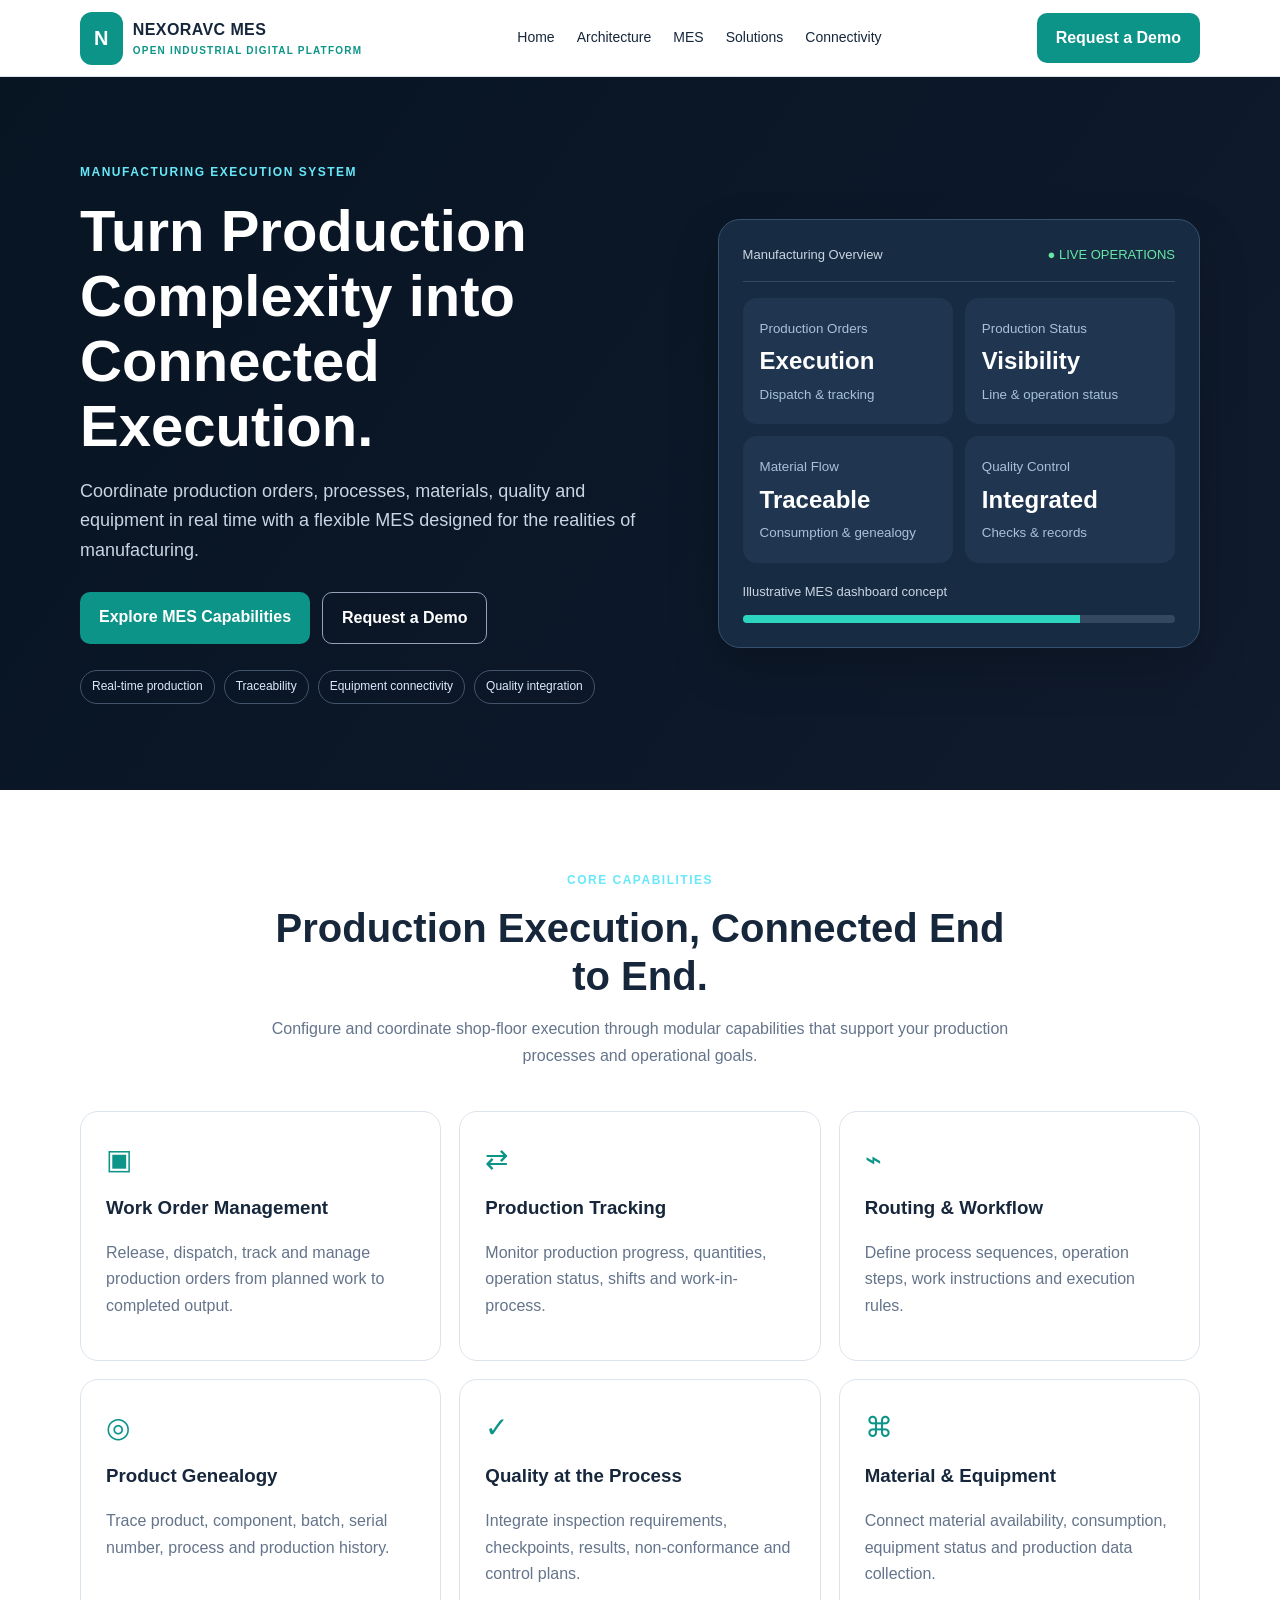
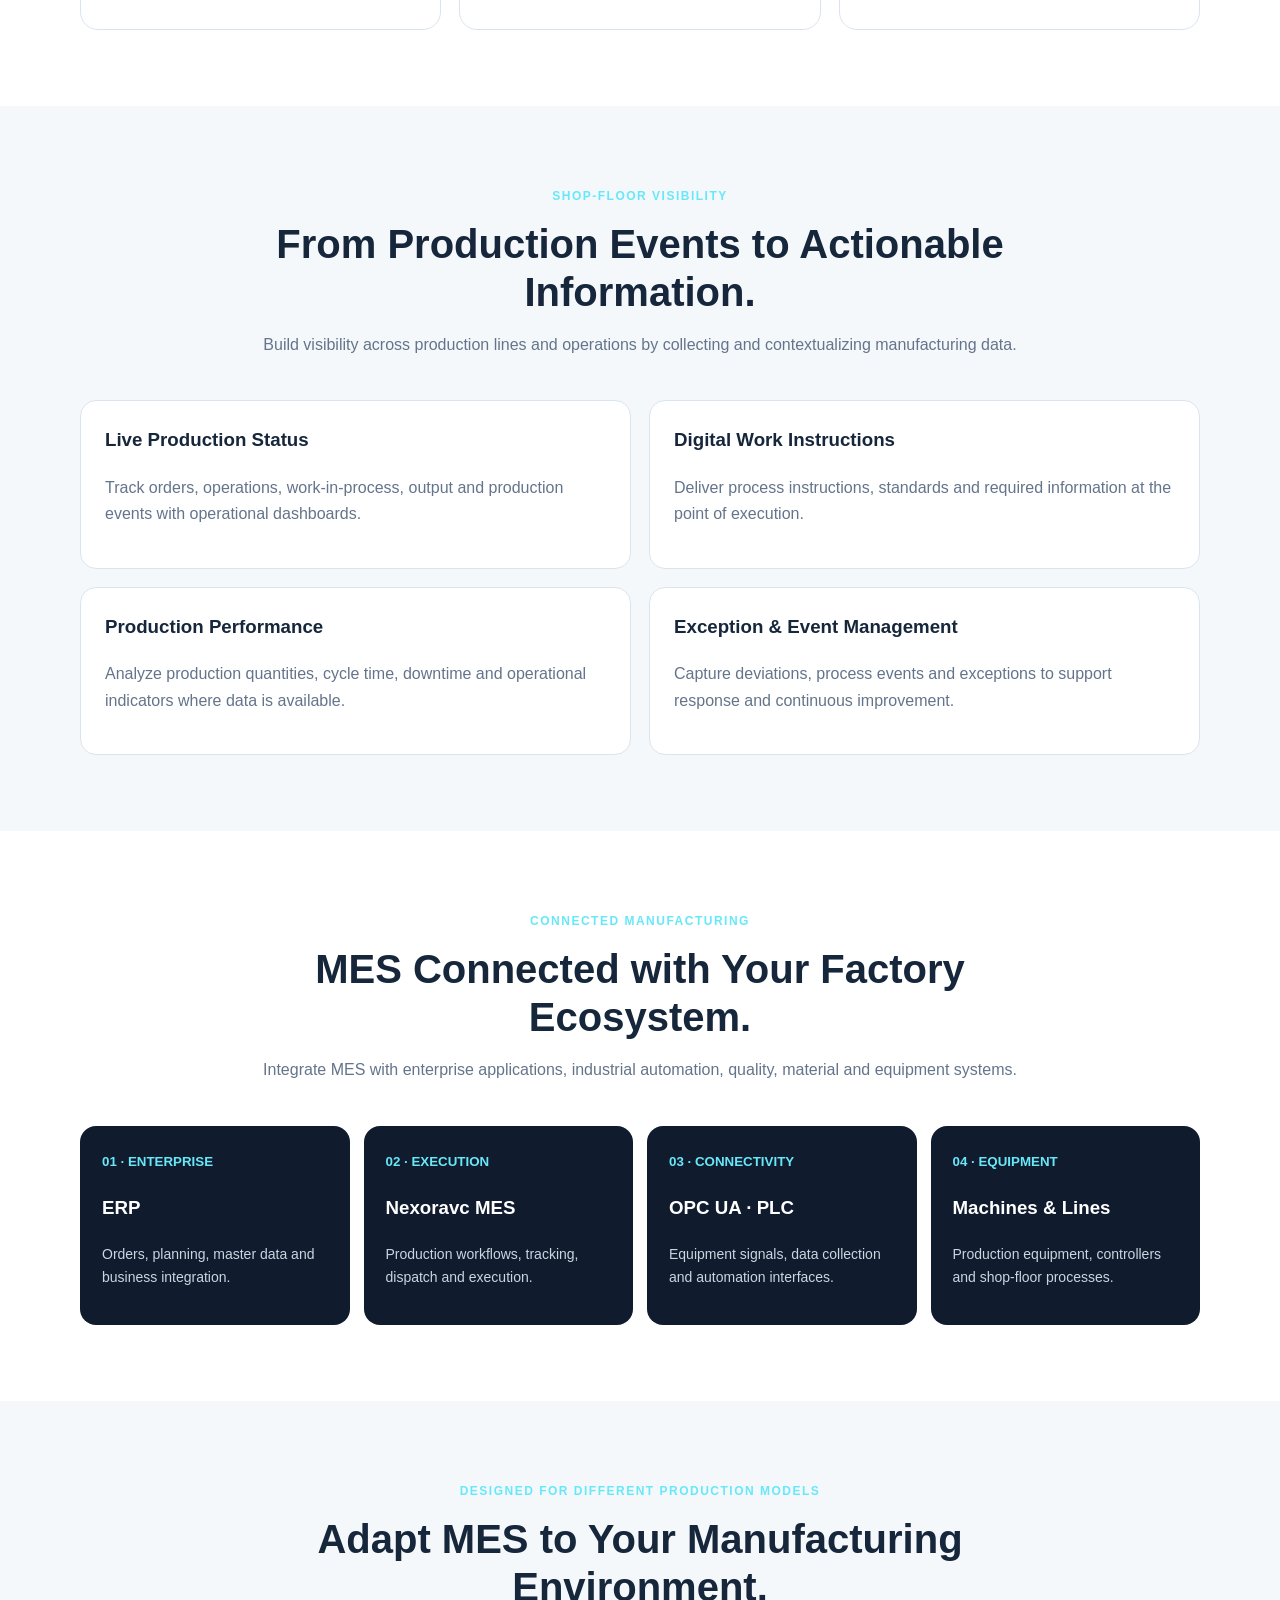
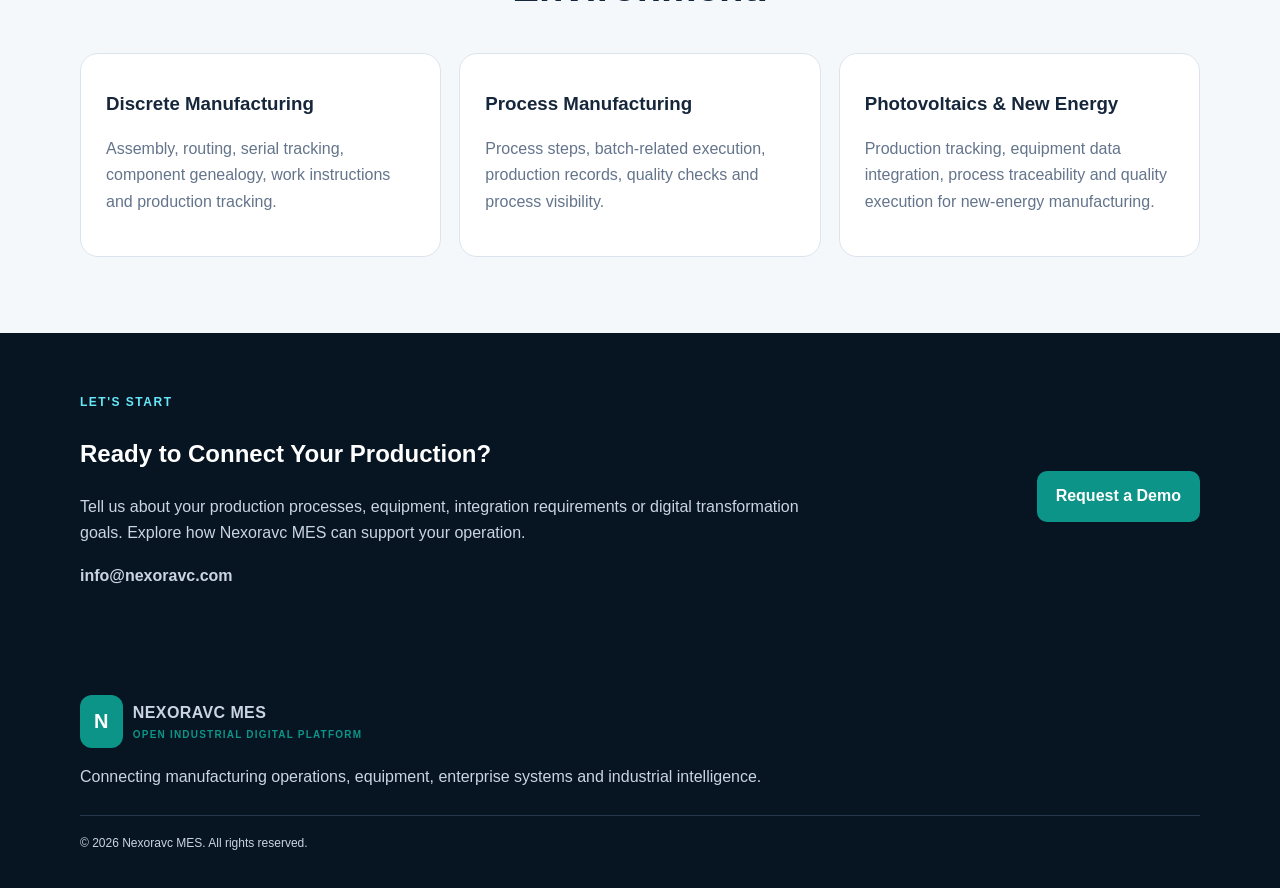
==== mes-product.html @ 426d9327 "Add files via upload" ====
<!DOCTYPE html>
<html lang="en"><head><meta charset="UTF-8"><meta name="viewport" content="width=device-width, initial-scale=1"><title>Manufacturing Execution System | Nexoravc MES</title><meta name="description" content="Nexoravc MES: connected manufacturing execution with production tracking, work orders, traceability, quality, material and equipment integration."><style>
:root{--navy:#101b2d;--deep:#071422;--teal:#0d9488;--cyan:#67e8f9;--ink:#16263b;--muted:#64748b;--bg:#f5f8fb;--line:#dbe4ed}*{box-sizing:border-box}body{margin:0;font-family:Inter,Arial,sans-serif;color:var(--ink);line-height:1.65;background:white}a{color:inherit;text-decoration:none}.container{width:min(1120px,92%);margin:auto}.nav{background:white;border-bottom:1px solid var(--line);position:sticky;top:0;z-index:10}.navin{min-height:76px;display:flex;align-items:center;justify-content:space-between;gap:24px}.brand{font-weight:800;display:flex;align-items:center;gap:10px;letter-spacing:.4px}.logo{background:var(--teal);color:white;border-radius:12px;padding:10px 14px;font-size:20px}.brand small{display:block;font-size:10px;color:var(--teal);letter-spacing:1.2px}.links{display:flex;gap:22px;font-size:14px}.btn{display:inline-block;background:var(--teal);color:white;padding:12px 19px;border-radius:10px;font-weight:700}.outline{border:1px solid #94a3b8;background:transparent;color:white}.hero{background:linear-gradient(125deg,var(--deep),var(--navy));color:white;padding:86px 0}.hero-grid{display:grid;grid-template-columns:1.1fr .9fr;gap:48px;align-items:center}.eyebrow,.pill{color:var(--cyan);text-transform:uppercase;letter-spacing:1.5px;font-size:12px;font-weight:700}.hero h1{font-size:clamp(36px,5vw,58px);line-height:1.12;margin:16px 0}.hero p{color:#cbd5e1;font-size:18px}.actions{display:flex;flex-wrap:wrap;gap:12px;margin:26px 0}.tags{display:flex;gap:9px;flex-wrap:wrap}.tags span{border:1px solid #43546a;border-radius:20px;padding:6px 11px;color:#dbeafe;font-size:12px}.visual{background:#172b43;border:1px solid #36516d;border-radius:22px;padding:24px;box-shadow:0 20px 50px #0003}.dash-head{display:flex;justify-content:space-between;color:#cbd5e1;font-size:13px;padding-bottom:16px;border-bottom:1px solid #34485f}.status{color:#67e8a5}.metrics{display:grid;grid-template-columns:1fr 1fr;gap:12px;margin-top:16px}.metric{background:#203650;padding:17px;border-radius:14px}.metric b{font-size:24px;display:block;color:white}.metric small{color:#a8c1d8}.bar{height:8px;background:#34485f;border-radius:8px;margin-top:13px;overflow:hidden}.bar i{display:block;background:#2dd4bf;height:100%;width:78%}.section{padding:76px 0}.heading{text-align:center;max-width:760px;margin:0 auto 42px}.heading h2{font-size:clamp(28px,4vw,40px);line-height:1.2;margin:12px 0}.heading p,.card p,.feature p{color:var(--muted)}.cards{display:grid;grid-template-columns:repeat(3,1fr);gap:18px}.card{border:1px solid var(--line);padding:25px;border-radius:18px;background:white}.card .symbol{font-size:28px;color:var(--teal)}.card h3{margin:10px 0}.dark{background:var(--bg)}.featuregrid{display:grid;grid-template-columns:1fr 1fr;gap:18px}.feature{border:1px solid var(--line);background:white;padding:24px;border-radius:16px}.feature h3{margin-top:0}.steps{display:grid;grid-template-columns:repeat(4,1fr);gap:14px}.step{border-radius:16px;background:var(--navy);color:white;padding:22px}.step small{color:var(--cyan);font-weight:700}.step p{color:#cbd5e1;font-size:14px}.cta{background:var(--deep);color:white;padding:55px 0}.cta-box{display:flex;align-items:center;justify-content:space-between;gap:24px}.cta p{color:#cbd5e1;max-width:720px}.footer{padding:35px 0;background:#071422;color:#cbd5e1}.footer a{color:#cbd5e1}.copyright{border-top:1px solid #25384c;margin-top:24px;padding-top:18px;font-size:12px}@media(max-width:800px){.links{display:none}.hero-grid,.featuregrid{grid-template-columns:1fr}.cards{grid-template-columns:1fr 1fr}.steps{grid-template-columns:1fr 1fr}.cta-box{display:block}.hero{padding:55px 0}}@media(max-width:520px){.cards,.steps{grid-template-columns:1fr}.navin{min-height:66px}}
</style></head><body>
<header class="nav"><div class="container navin"><a class="brand" href="index.html"><span class="logo">N</span><span>NEXORAVC MES<small>OPEN INDUSTRIAL DIGITAL PLATFORM</small></span></a><nav class="links"><a href="index.html">Home</a><a href="platform-architecture.html">Architecture</a><a href="mes-product.html">MES</a><a href="index.html#solutions">Solutions</a><a href="index.html#connectivity">Connectivity</a></nav><a class="btn" href="#contact">Request a Demo</a></div></header>
<section class="hero"><div class="container hero-grid"><div><div class="eyebrow">Manufacturing Execution System</div><h1>Turn Production Complexity into Connected Execution.</h1><p>Coordinate production orders, processes, materials, quality and equipment in real time with a flexible MES designed for the realities of manufacturing.</p><div class="actions"><a class="btn" href="#capabilities">Explore MES Capabilities</a><a class="btn outline" href="#contact">Request a Demo</a></div><div class="tags"><span>Real-time production</span><span>Traceability</span><span>Equipment connectivity</span><span>Quality integration</span></div></div><div class="visual"><div class="dash-head"><span>Manufacturing Overview</span><span class="status">● LIVE OPERATIONS</span></div><div class="metrics"><div class="metric"><small>Production Orders</small><b>Execution</b><small>Dispatch & tracking</small></div><div class="metric"><small>Production Status</small><b>Visibility</b><small>Line & operation status</small></div><div class="metric"><small>Material Flow</small><b>Traceable</b><small>Consumption & genealogy</small></div><div class="metric"><small>Quality Control</small><b>Integrated</b><small>Checks & records</small></div></div><div style="margin-top:18px;color:#cbd5e1;font-size:13px">Illustrative MES dashboard concept</div><div class="bar"><i></i></div></div></div></section>
<section class="section" id="capabilities"><div class="container"><div class="heading"><span class="pill">Core Capabilities</span><h2>Production Execution, Connected End to End.</h2><p>Configure and coordinate shop-floor execution through modular capabilities that support your production processes and operational goals.</p></div><div class="cards"><article class="card"><div class="symbol">▣</div><h3>Work Order Management</h3><p>Release, dispatch, track and manage production orders from planned work to completed output.</p></article><article class="card"><div class="symbol">⇄</div><h3>Production Tracking</h3><p>Monitor production progress, quantities, operation status, shifts and work-in-process.</p></article><article class="card"><div class="symbol">⌁</div><h3>Routing & Workflow</h3><p>Define process sequences, operation steps, work instructions and execution rules.</p></article><article class="card"><div class="symbol">◎</div><h3>Product Genealogy</h3><p>Trace product, component, batch, serial number, process and production history.</p></article><article class="card"><div class="symbol">✓</div><h3>Quality at the Process</h3><p>Integrate inspection requirements, checkpoints, results, non-conformance and control plans.</p></article><article class="card"><div class="symbol">⌘</div><h3>Material & Equipment</h3><p>Connect material availability, consumption, equipment status and production data collection.</p></article></div></div></section>
<section class="section dark"><div class="container"><div class="heading"><span class="pill">Shop-floor Visibility</span><h2>From Production Events to Actionable Information.</h2><p>Build visibility across production lines and operations by collecting and contextualizing manufacturing data.</p></div><div class="featuregrid"><article class="feature"><h3>Live Production Status</h3><p>Track orders, operations, work-in-process, output and production events with operational dashboards.</p></article><article class="feature"><h3>Digital Work Instructions</h3><p>Deliver process instructions, standards and required information at the point of execution.</p></article><article class="feature"><h3>Production Performance</h3><p>Analyze production quantities, cycle time, downtime and operational indicators where data is available.</p></article><article class="feature"><h3>Exception & Event Management</h3><p>Capture deviations, process events and exceptions to support response and continuous improvement.</p></article></div></div></section>
<section class="section"><div class="container"><div class="heading"><span class="pill">Connected Manufacturing</span><h2>MES Connected with Your Factory Ecosystem.</h2><p>Integrate MES with enterprise applications, industrial automation, quality, material and equipment systems.</p></div><div class="steps"><div class="step"><small>01 · ENTERPRISE</small><h3>ERP</h3><p>Orders, planning, master data and business integration.</p></div><div class="step"><small>02 · EXECUTION</small><h3>Nexoravc MES</h3><p>Production workflows, tracking, dispatch and execution.</p></div><div class="step"><small>03 · CONNECTIVITY</small><h3>OPC UA · PLC</h3><p>Equipment signals, data collection and automation interfaces.</p></div><div class="step"><small>04 · EQUIPMENT</small><h3>Machines & Lines</h3><p>Production equipment, controllers and shop-floor processes.</p></div></div></div></section>
<section class="section dark"><div class="container"><div class="heading"><span class="pill">Designed for Different Production Models</span><h2>Adapt MES to Your Manufacturing Environment.</h2></div><div class="cards"><article class="card"><h3>Discrete Manufacturing</h3><p>Assembly, routing, serial tracking, component genealogy, work instructions and production tracking.</p></article><article class="card"><h3>Process Manufacturing</h3><p>Process steps, batch-related execution, production records, quality checks and process visibility.</p></article><article class="card"><h3>Photovoltaics & New Energy</h3><p>Production tracking, equipment data integration, process traceability and quality execution for new-energy manufacturing.</p></article></div></div></section>
<section class="cta" id="contact"><div class="container cta-box"><div><span class="pill">Let's Start</span><h2>Ready to Connect Your Production?</h2><p>Tell us about your production processes, equipment, integration requirements or digital transformation goals. Explore how Nexoravc MES can support your operation.</p><p><strong>info@nexoravc.com</strong></p></div><a class="btn" href="mailto:info@nexoravc.com?subject=Nexoravc%20MES%20Demo%20Request">Request a Demo</a></div></section><footer class="footer"><div class="container"><a class="brand" href="index.html"><span class="logo">N</span><span>NEXORAVC MES<small>OPEN INDUSTRIAL DIGITAL PLATFORM</small></span></a><p>Connecting manufacturing operations, equipment, enterprise systems and industrial intelligence.</p><div class="copyright">© 2026 Nexoravc MES. All rights reserved.</div></div></footer></body></html>
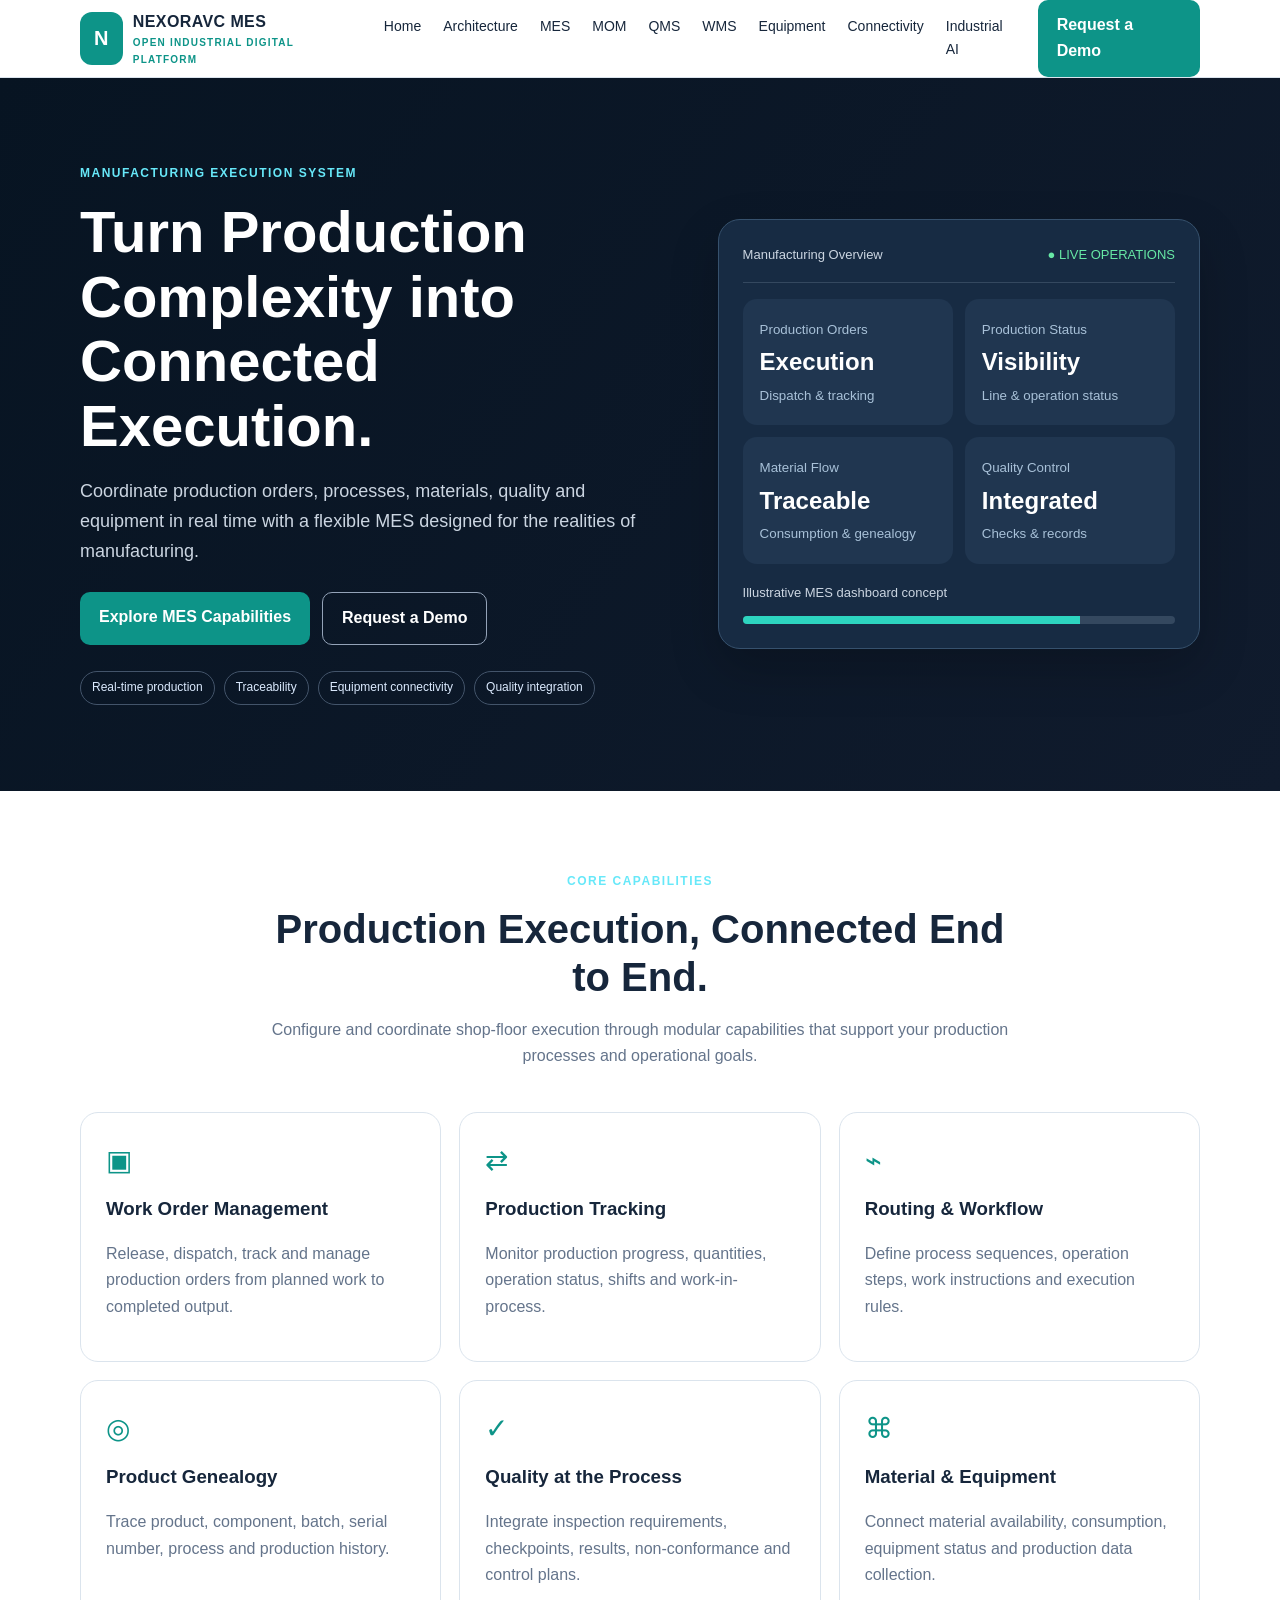
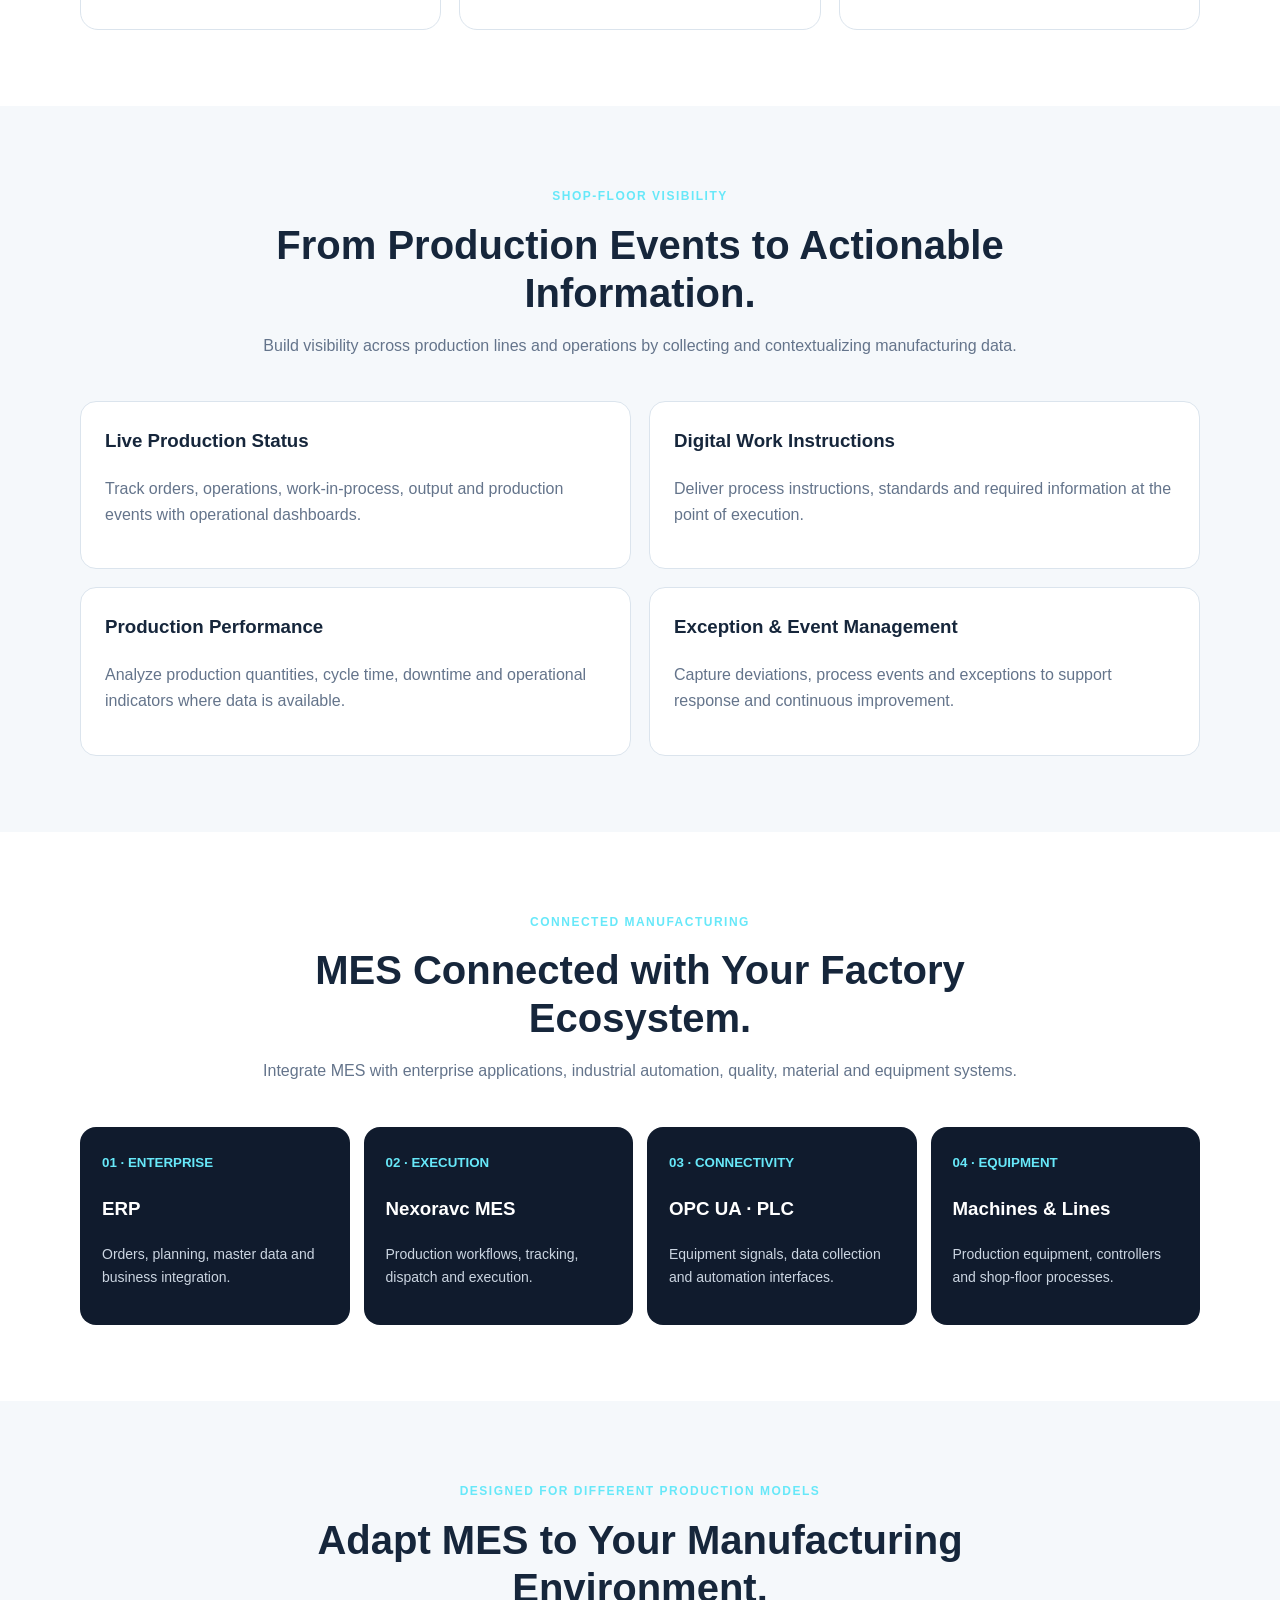
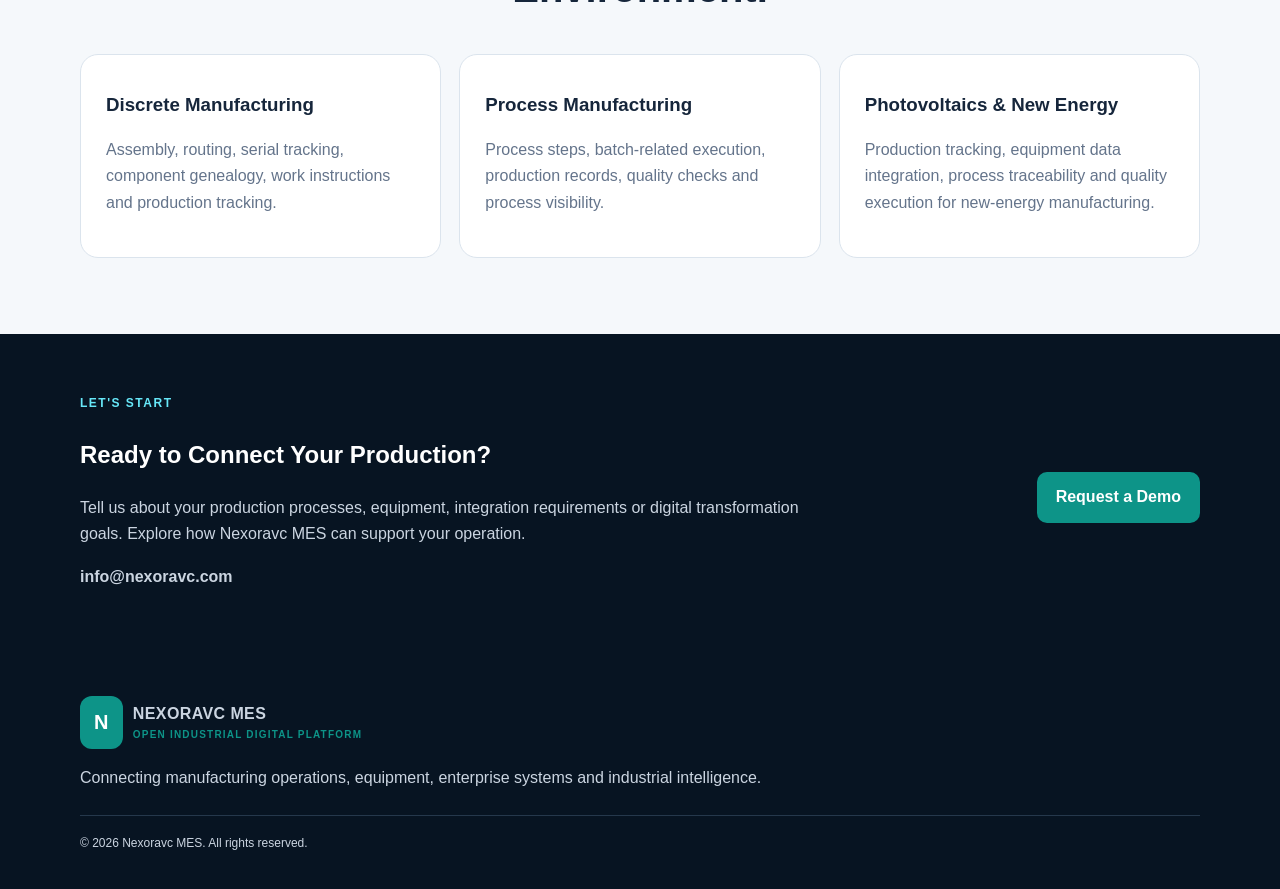
==== commit 47cb6636: "Add files via upload" ====
--- a/mes-product.html
+++ b/mes-product.html
@@ -2,7 +2,7 @@
 <html lang="en"><head><meta charset="UTF-8"><meta name="viewport" content="width=device-width, initial-scale=1"><title>Manufacturing Execution System | Nexoravc MES</title><meta name="description" content="Nexoravc MES: connected manufacturing execution with production tracking, work orders, traceability, quality, material and equipment integration."><style>
 :root{--navy:#101b2d;--deep:#071422;--teal:#0d9488;--cyan:#67e8f9;--ink:#16263b;--muted:#64748b;--bg:#f5f8fb;--line:#dbe4ed}*{box-sizing:border-box}body{margin:0;font-family:Inter,Arial,sans-serif;color:var(--ink);line-height:1.65;background:white}a{color:inherit;text-decoration:none}.container{width:min(1120px,92%);margin:auto}.nav{background:white;border-bottom:1px solid var(--line);position:sticky;top:0;z-index:10}.navin{min-height:76px;display:flex;align-items:center;justify-content:space-between;gap:24px}.brand{font-weight:800;display:flex;align-items:center;gap:10px;letter-spacing:.4px}.logo{background:var(--teal);color:white;border-radius:12px;padding:10px 14px;font-size:20px}.brand small{display:block;font-size:10px;color:var(--teal);letter-spacing:1.2px}.links{display:flex;gap:22px;font-size:14px}.btn{display:inline-block;background:var(--teal);color:white;padding:12px 19px;border-radius:10px;font-weight:700}.outline{border:1px solid #94a3b8;background:transparent;color:white}.hero{background:linear-gradient(125deg,var(--deep),var(--navy));color:white;padding:86px 0}.hero-grid{display:grid;grid-template-columns:1.1fr .9fr;gap:48px;align-items:center}.eyebrow,.pill{color:var(--cyan);text-transform:uppercase;letter-spacing:1.5px;font-size:12px;font-weight:700}.hero h1{font-size:clamp(36px,5vw,58px);line-height:1.12;margin:16px 0}.hero p{color:#cbd5e1;font-size:18px}.actions{display:flex;flex-wrap:wrap;gap:12px;margin:26px 0}.tags{display:flex;gap:9px;flex-wrap:wrap}.tags span{border:1px solid #43546a;border-radius:20px;padding:6px 11px;color:#dbeafe;font-size:12px}.visual{background:#172b43;border:1px solid #36516d;border-radius:22px;padding:24px;box-shadow:0 20px 50px #0003}.dash-head{display:flex;justify-content:space-between;color:#cbd5e1;font-size:13px;padding-bottom:16px;border-bottom:1px solid #34485f}.status{color:#67e8a5}.metrics{display:grid;grid-template-columns:1fr 1fr;gap:12px;margin-top:16px}.metric{background:#203650;padding:17px;border-radius:14px}.metric b{font-size:24px;display:block;color:white}.metric small{color:#a8c1d8}.bar{height:8px;background:#34485f;border-radius:8px;margin-top:13px;overflow:hidden}.bar i{display:block;background:#2dd4bf;height:100%;width:78%}.section{padding:76px 0}.heading{text-align:center;max-width:760px;margin:0 auto 42px}.heading h2{font-size:clamp(28px,4vw,40px);line-height:1.2;margin:12px 0}.heading p,.card p,.feature p{color:var(--muted)}.cards{display:grid;grid-template-columns:repeat(3,1fr);gap:18px}.card{border:1px solid var(--line);padding:25px;border-radius:18px;background:white}.card .symbol{font-size:28px;color:var(--teal)}.card h3{margin:10px 0}.dark{background:var(--bg)}.featuregrid{display:grid;grid-template-columns:1fr 1fr;gap:18px}.feature{border:1px solid var(--line);background:white;padding:24px;border-radius:16px}.feature h3{margin-top:0}.steps{display:grid;grid-template-columns:repeat(4,1fr);gap:14px}.step{border-radius:16px;background:var(--navy);color:white;padding:22px}.step small{color:var(--cyan);font-weight:700}.step p{color:#cbd5e1;font-size:14px}.cta{background:var(--deep);color:white;padding:55px 0}.cta-box{display:flex;align-items:center;justify-content:space-between;gap:24px}.cta p{color:#cbd5e1;max-width:720px}.footer{padding:35px 0;background:#071422;color:#cbd5e1}.footer a{color:#cbd5e1}.copyright{border-top:1px solid #25384c;margin-top:24px;padding-top:18px;font-size:12px}@media(max-width:800px){.links{display:none}.hero-grid,.featuregrid{grid-template-columns:1fr}.cards{grid-template-columns:1fr 1fr}.steps{grid-template-columns:1fr 1fr}.cta-box{display:block}.hero{padding:55px 0}}@media(max-width:520px){.cards,.steps{grid-template-columns:1fr}.navin{min-height:66px}}
 </style></head><body>
-<header class="nav"><div class="container navin"><a class="brand" href="index.html"><span class="logo">N</span><span>NEXORAVC MES<small>OPEN INDUSTRIAL DIGITAL PLATFORM</small></span></a><nav class="links"><a href="index.html">Home</a><a href="platform-architecture.html">Architecture</a><a href="mes-product.html">MES</a><a href="index.html#solutions">Solutions</a><a href="index.html#connectivity">Connectivity</a></nav><a class="btn" href="#contact">Request a Demo</a></div></header>
+<header class="nav"><div class="container navin"><a class="brand" href="index.html"><span class="logo">N</span><span>NEXORAVC MES<small>OPEN INDUSTRIAL DIGITAL PLATFORM</small></span></a><nav class="links"><a href="index.html">Home</a><a href="platform-architecture.html">Architecture</a><a href="mes-product.html">MES</a><a href="mom.html">MOM</a><a href="qms.html">QMS</a><a href="wms.html">WMS</a><a href="equipment-management.html">Equipment</a><a href="connectivity.html">Connectivity</a><a href="industrial-ai.html">Industrial AI</a></nav><a class="btn" href="#contact">Request a Demo</a></div></header>
 <section class="hero"><div class="container hero-grid"><div><div class="eyebrow">Manufacturing Execution System</div><h1>Turn Production Complexity into Connected Execution.</h1><p>Coordinate production orders, processes, materials, quality and equipment in real time with a flexible MES designed for the realities of manufacturing.</p><div class="actions"><a class="btn" href="#capabilities">Explore MES Capabilities</a><a class="btn outline" href="#contact">Request a Demo</a></div><div class="tags"><span>Real-time production</span><span>Traceability</span><span>Equipment connectivity</span><span>Quality integration</span></div></div><div class="visual"><div class="dash-head"><span>Manufacturing Overview</span><span class="status">● LIVE OPERATIONS</span></div><div class="metrics"><div class="metric"><small>Production Orders</small><b>Execution</b><small>Dispatch & tracking</small></div><div class="metric"><small>Production Status</small><b>Visibility</b><small>Line & operation status</small></div><div class="metric"><small>Material Flow</small><b>Traceable</b><small>Consumption & genealogy</small></div><div class="metric"><small>Quality Control</small><b>Integrated</b><small>Checks & records</small></div></div><div style="margin-top:18px;color:#cbd5e1;font-size:13px">Illustrative MES dashboard concept</div><div class="bar"><i></i></div></div></div></section>
 <section class="section" id="capabilities"><div class="container"><div class="heading"><span class="pill">Core Capabilities</span><h2>Production Execution, Connected End to End.</h2><p>Configure and coordinate shop-floor execution through modular capabilities that support your production processes and operational goals.</p></div><div class="cards"><article class="card"><div class="symbol">▣</div><h3>Work Order Management</h3><p>Release, dispatch, track and manage production orders from planned work to completed output.</p></article><article class="card"><div class="symbol">⇄</div><h3>Production Tracking</h3><p>Monitor production progress, quantities, operation status, shifts and work-in-process.</p></article><article class="card"><div class="symbol">⌁</div><h3>Routing & Workflow</h3><p>Define process sequences, operation steps, work instructions and execution rules.</p></article><article class="card"><div class="symbol">◎</div><h3>Product Genealogy</h3><p>Trace product, component, batch, serial number, process and production history.</p></article><article class="card"><div class="symbol">✓</div><h3>Quality at the Process</h3><p>Integrate inspection requirements, checkpoints, results, non-conformance and control plans.</p></article><article class="card"><div class="symbol">⌘</div><h3>Material & Equipment</h3><p>Connect material availability, consumption, equipment status and production data collection.</p></article></div></div></section>
 <section class="section dark"><div class="container"><div class="heading"><span class="pill">Shop-floor Visibility</span><h2>From Production Events to Actionable Information.</h2><p>Build visibility across production lines and operations by collecting and contextualizing manufacturing data.</p></div><div class="featuregrid"><article class="feature"><h3>Live Production Status</h3><p>Track orders, operations, work-in-process, output and production events with operational dashboards.</p></article><article class="feature"><h3>Digital Work Instructions</h3><p>Deliver process instructions, standards and required information at the point of execution.</p></article><article class="feature"><h3>Production Performance</h3><p>Analyze production quantities, cycle time, downtime and operational indicators where data is available.</p></article><article class="feature"><h3>Exception & Event Management</h3><p>Capture deviations, process events and exceptions to support response and continuous improvement.</p></article></div></div></section>
